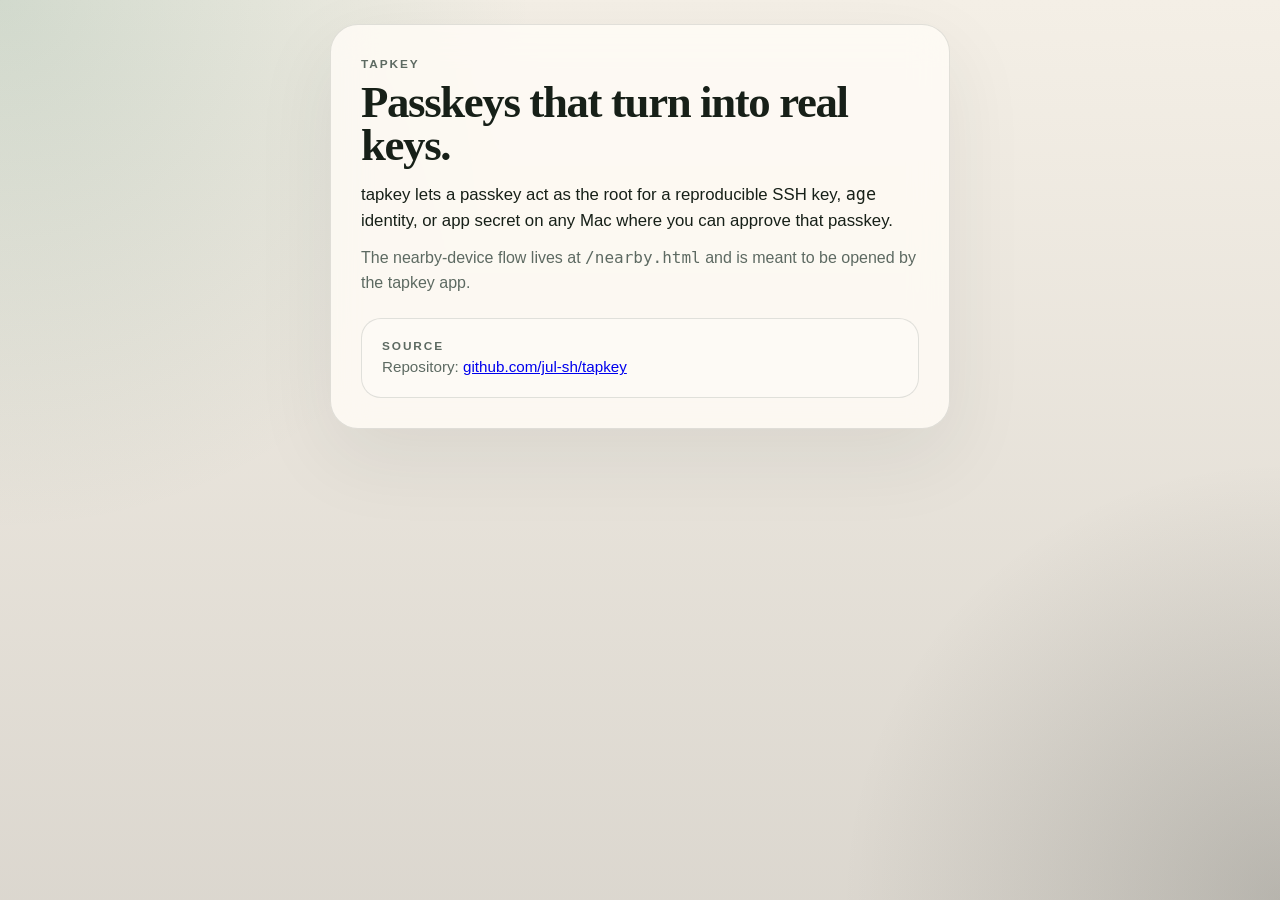
==== index.html @ c5109eeb "Deploy tapkey site on GitHub Pages" ====
<!doctype html>
<html lang="en">
<head>
  <meta charset="utf-8">
  <meta name="viewport" content="width=device-width, initial-scale=1">
  <meta http-equiv="Content-Security-Policy" content="default-src 'none'; style-src 'self'; base-uri 'none'; form-action 'none'; frame-ancestors 'none'">
  <title>tapkey</title>
  <link rel="stylesheet" href="./nearby.css">
</head>
<body>
  <main class="shell">
    <p class="eyebrow">tapkey</p>
    <h1>Passkeys that turn into real keys.</h1>
    <p class="summary">tapkey lets a passkey act as the root for a reproducible SSH key, <code>age</code> identity, or app secret on any Mac where you can approve that passkey.</p>
    <p class="details">The nearby-device flow lives at <code>/nearby.html</code> and is meant to be opened by the tapkey app.</p>
    <section class="panel" aria-labelledby="source-title">
      <div class="panel-header">
        <p class="panel-label" id="source-title">Source</p>
      </div>
      <p class="panel-note">Repository: <a href="https://github.com/jul-sh/tapkey">github.com/jul-sh/tapkey</a></p>
    </section>
  </main>
</body>
</html>
---- nearby.css ----
:root {
  color-scheme: light dark;
  --bg: #f4efe6;
  --bg-shadow: rgba(43, 52, 46, 0.08);
  --fg: #172018;
  --muted: #5d6a62;
  --panel: rgba(255, 252, 246, 0.84);
  --line: rgba(23, 32, 24, 0.12);
  --accent: #1f6a4b;
  --accent-strong: #144733;
  --accent-fg: #f5f7f2;
  --callout: rgba(31, 106, 75, 0.09);
}

@media (prefers-color-scheme: dark) {
  :root {
    --bg: #121714;
    --bg-shadow: rgba(0, 0, 0, 0.3);
    --fg: #edf3ec;
    --muted: #a9b6ae;
    --panel: rgba(22, 28, 24, 0.88);
    --line: rgba(237, 243, 236, 0.1);
    --accent: #77d0a2;
    --accent-strong: #4fb884;
    --accent-fg: #0d1611;
    --callout: rgba(119, 208, 162, 0.11);
  }
}

* {
  box-sizing: border-box;
}

html,
body {
  min-height: 100%;
}

body {
  margin: 0;
  font: 16px/1.55 ui-sans-serif, -apple-system, BlinkMacSystemFont, "SF Pro Text", sans-serif;
  color: var(--fg);
  background:
    radial-gradient(circle at top left, rgba(31, 106, 75, 0.16), transparent 34%),
    radial-gradient(circle at bottom right, rgba(18, 23, 20, 0.18), transparent 28%),
    linear-gradient(180deg, var(--bg), color-mix(in srgb, var(--bg) 90%, #000 10%));
  display: grid;
  place-items: center;
  padding: 24px;
}

.shell {
  width: min(100%, 620px);
  padding: 30px;
  border-radius: 28px;
  border: 1px solid var(--line);
  background: var(--panel);
  box-shadow: 0 28px 80px var(--bg-shadow);
  backdrop-filter: blur(18px);
  animation: rise 220ms ease-out;
}

.eyebrow,
.panel-label {
  margin: 0;
  text-transform: uppercase;
  letter-spacing: 0.16em;
  font-size: 0.74rem;
  font-weight: 700;
  color: var(--muted);
}

h1 {
  margin: 8px 0 14px;
  font: 700 clamp(2rem, 4vw, 2.8rem)/0.96 ui-serif, "Iowan Old Style", "Palatino Linotype", Georgia, serif;
  letter-spacing: -0.03em;
}

.summary,
.details,
.status,
.hint,
.panel-note {
  margin: 0;
}

.summary {
  font-size: 1.05rem;
  max-width: 34rem;
}

.details {
  margin-top: 12px;
  color: var(--muted);
}

.panel {
  margin-top: 22px;
  padding: 18px 18px 18px 20px;
  border-radius: 20px;
  border: 1px solid var(--line);
  background: rgba(255, 255, 255, 0.26);
}

.panel-header {
  display: flex;
  gap: 14px;
  justify-content: space-between;
  align-items: baseline;
  flex-wrap: wrap;
}

.panel-note {
  color: var(--muted);
  font-size: 0.95rem;
}

.steps {
  margin: 14px 0 0;
  padding-left: 20px;
}

.steps li + li {
  margin-top: 8px;
}

.callout {
  margin-top: 16px;
  padding: 14px 16px;
  border-radius: 18px;
  border: 1px solid var(--line);
  background: var(--callout);
}

.action {
  appearance: none;
  margin-top: 24px;
  border: 0;
  border-radius: 999px;
  padding: 14px 20px;
  font: inherit;
  font-weight: 700;
  background: linear-gradient(180deg, var(--accent), var(--accent-strong));
  color: var(--accent-fg);
  cursor: pointer;
  min-width: 16rem;
  transition: transform 120ms ease, opacity 120ms ease, box-shadow 120ms ease;
  box-shadow: 0 16px 28px rgba(20, 71, 51, 0.18);
}

.action:hover:enabled {
  transform: translateY(-1px);
}

.action:disabled {
  opacity: 0.56;
  cursor: not-allowed;
  transform: none;
  box-shadow: none;
}

.status {
  margin-top: 16px;
  min-height: 1.6em;
  color: var(--muted);
}

.hint {
  margin-top: 10px;
  color: var(--muted);
  font-size: 0.95rem;
}

@media (max-width: 640px) {
  body {
    padding: 16px;
  }

  .shell {
    padding: 24px 20px;
    border-radius: 24px;
  }

  .action {
    width: 100%;
    min-width: 0;
  }
}

@keyframes rise {
  from {
    opacity: 0;
    transform: translateY(8px);
  }

  to {
    opacity: 1;
    transform: translateY(0);
  }
}
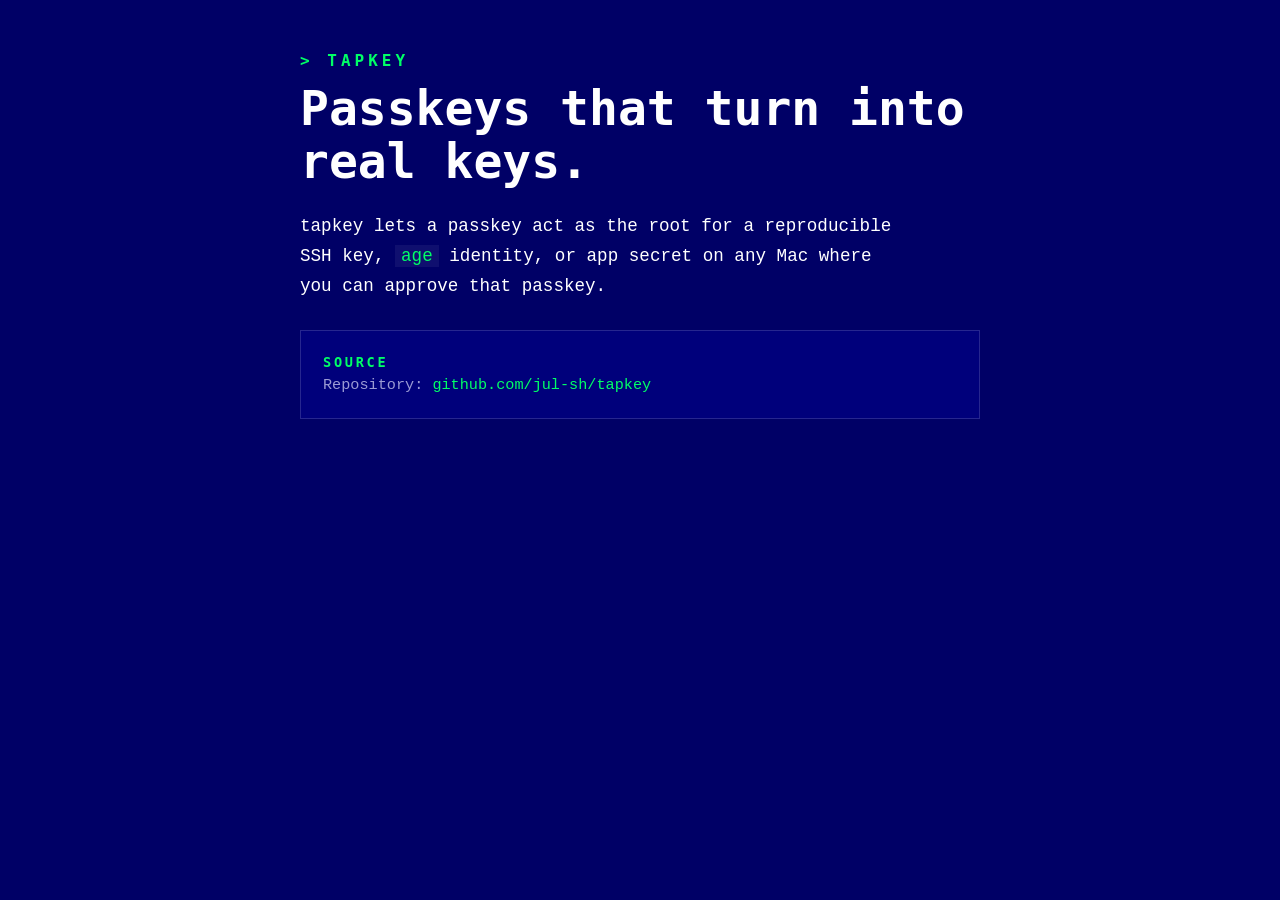
==== commit 487344e6: "Redesign site with brutalist BSOD aesthetic - Deep blue background, Pixelify Sans display font, Iose" ====
--- a/index.html
+++ b/index.html
@@ -3,8 +3,11 @@
 <head>
   <meta charset="utf-8">
   <meta name="viewport" content="width=device-width, initial-scale=1">
-  <meta http-equiv="Content-Security-Policy" content="default-src 'none'; style-src 'self'; base-uri 'none'; form-action 'none'; frame-ancestors 'none'">
+  <meta http-equiv="Content-Security-Policy" content="default-src 'none'; style-src 'self' https://fonts.googleapis.com; font-src https://fonts.gstatic.com; base-uri 'none'; form-action 'none'; frame-ancestors 'none'">
   <title>tapkey</title>
+  <link rel="preconnect" href="https://fonts.googleapis.com">
+  <link rel="preconnect" href="https://fonts.gstatic.com" crossorigin>
+  <link href="https://fonts.googleapis.com/css2?family=Iosevka+Charon&family=Pixelify+Sans:wght@400..700&display=swap" rel="stylesheet">
   <link rel="stylesheet" href="./nearby.css">
 </head>
 <body>
@@ -12,7 +15,6 @@
     <p class="eyebrow">tapkey</p>
     <h1>Passkeys that turn into real keys.</h1>
     <p class="summary">tapkey lets a passkey act as the root for a reproducible SSH key, <code>age</code> identity, or app secret on any Mac where you can approve that passkey.</p>
-    <p class="details">The nearby-device flow lives at <code>/nearby.html</code> and is meant to be opened by the tapkey app.</p>
     <section class="panel" aria-labelledby="source-title">
       <div class="panel-header">
         <p class="panel-label" id="source-title">Source</p>
--- a/nearby.css
+++ b/nearby.css
@@ -1,80 +1,73 @@
+/* ─── tapkey — BSOD brutalist ─── */
+
 :root {
-  color-scheme: light dark;
-  --bg: #f4efe6;
-  --bg-shadow: rgba(43, 52, 46, 0.08);
-  --fg: #172018;
-  --muted: #5d6a62;
-  --panel: rgba(255, 252, 246, 0.84);
-  --line: rgba(23, 32, 24, 0.12);
-  --accent: #1f6a4b;
-  --accent-strong: #144733;
-  --accent-fg: #f5f7f2;
-  --callout: rgba(31, 106, 75, 0.09);
-}
-
-@media (prefers-color-scheme: dark) {
-  :root {
-    --bg: #121714;
-    --bg-shadow: rgba(0, 0, 0, 0.3);
-    --fg: #edf3ec;
-    --muted: #a9b6ae;
-    --panel: rgba(22, 28, 24, 0.88);
-    --line: rgba(237, 243, 236, 0.1);
-    --accent: #77d0a2;
-    --accent-strong: #4fb884;
-    --accent-fg: #0d1611;
-    --callout: rgba(119, 208, 162, 0.11);
-  }
+  color-scheme: dark;
+  --bg: hsl(240, 100%, 20%);
+  --fg: #fff;
+  --muted: hsl(240, 40%, 72%);
+  --panel-bg: hsla(240, 100%, 28%, 0.5);
+  --line: hsla(0, 0%, 100%, 0.15);
+  --accent: #00ff66;
+  --accent-fg: hsl(240, 100%, 14%);
+  --error: #ff4444;
+  --callout-bg: hsla(240, 100%, 32%, 0.4);
+  --display: "Pixelify Sans", monospace;
+  --body: "Iosevka Charon", "SF Mono", "Fira Code", "Courier New", monospace;
 }
 
 * {
   box-sizing: border-box;
-}
-
-html,
+  margin: 0;
+  padding: 0;
+}
+
+html, body {
+  min-height: 100%;
+}
+
 body {
-  min-height: 100%;
-}
-
-body {
-  margin: 0;
-  font: 16px/1.55 ui-sans-serif, -apple-system, BlinkMacSystemFont, "SF Pro Text", sans-serif;
+  font: 18px/1.65 var(--body);
   color: var(--fg);
-  background:
-    radial-gradient(circle at top left, rgba(31, 106, 75, 0.16), transparent 34%),
-    radial-gradient(circle at bottom right, rgba(18, 23, 20, 0.18), transparent 28%),
-    linear-gradient(180deg, var(--bg), color-mix(in srgb, var(--bg) 90%, #000 10%));
+  background: var(--bg);
   display: grid;
   place-items: center;
-  padding: 24px;
-}
+  padding: 48px 24px;
+}
+
+/* ─── shell ─── */
 
 .shell {
-  width: min(100%, 620px);
-  padding: 30px;
-  border-radius: 28px;
-  border: 1px solid var(--line);
-  background: var(--panel);
-  box-shadow: 0 28px 80px var(--bg-shadow);
-  backdrop-filter: blur(18px);
-  animation: rise 220ms ease-out;
-}
-
-.eyebrow,
-.panel-label {
-  margin: 0;
+  width: min(100%, 680px);
+  padding: 0;
+  border: none;
+  background: none;
+}
+
+/* ─── eyebrow / label ─── */
+
+.eyebrow {
+  font-family: var(--display);
   text-transform: uppercase;
-  letter-spacing: 0.16em;
-  font-size: 0.74rem;
-  font-weight: 700;
-  color: var(--muted);
-}
+  letter-spacing: 0.25em;
+  font-size: 1rem;
+  font-weight: 700;
+  color: var(--accent);
+  margin-bottom: 8px;
+}
+
+.eyebrow::before {
+  content: "> ";
+}
+
+/* ─── headings ─── */
 
 h1 {
-  margin: 8px 0 14px;
-  font: 700 clamp(2rem, 4vw, 2.8rem)/0.96 ui-serif, "Iowan Old Style", "Palatino Linotype", Georgia, serif;
-  letter-spacing: -0.03em;
-}
+  font: 700 clamp(2rem, 5vw, 3rem)/1.1 var(--display);
+  color: var(--fg);
+  margin: 8px 0 24px;
+}
+
+/* ─── text blocks ─── */
 
 .summary,
 .details,
@@ -85,26 +78,59 @@
 }
 
 .summary {
-  font-size: 1.05rem;
-  max-width: 34rem;
+  font-size: 1.1rem;
+  max-width: 38rem;
+  line-height: 1.7;
 }
 
 .details {
-  margin-top: 12px;
-  color: var(--muted);
-}
+  margin-top: 14px;
+  color: var(--muted);
+  font-size: 0.95rem;
+}
+
+/* ─── inline code ─── */
+
+code {
+  font: inherit;
+  color: var(--accent);
+  background: hsla(0, 0%, 100%, 0.06);
+  padding: 1px 6px;
+}
+
+/* ─── links ─── */
+
+a {
+  color: var(--accent);
+  text-decoration: none;
+}
+
+a:hover {
+  text-decoration: underline;
+}
+
+/* ─── panel ─── */
 
 .panel {
-  margin-top: 22px;
-  padding: 18px 18px 18px 20px;
-  border-radius: 20px;
+  margin-top: 28px;
+  padding: 20px 22px;
   border: 1px solid var(--line);
-  background: rgba(255, 255, 255, 0.26);
+  background: var(--panel-bg);
+}
+
+.panel-label {
+  font-family: var(--display);
+  text-transform: uppercase;
+  letter-spacing: 0.2em;
+  font-size: 0.85rem;
+  font-weight: 700;
+  color: var(--accent);
+  margin: 0;
 }
 
 .panel-header {
   display: flex;
-  gap: 14px;
+  gap: 16px;
   justify-content: space-between;
   align-items: baseline;
   flex-wrap: wrap;
@@ -115,70 +141,95 @@
   font-size: 0.95rem;
 }
 
+/* ─── steps ─── */
+
 .steps {
-  margin: 14px 0 0;
-  padding-left: 20px;
+  margin: 16px 0 0;
+  padding-left: 22px;
+  font-size: 1rem;
 }
 
 .steps li + li {
-  margin-top: 8px;
-}
+  margin-top: 10px;
+}
+
+.steps li::marker {
+  color: var(--accent);
+  font-weight: 700;
+}
+
+/* ─── callout ─── */
 
 .callout {
-  margin-top: 16px;
-  padding: 14px 16px;
-  border-radius: 18px;
+  margin-top: 20px;
+  padding: 16px 20px;
   border: 1px solid var(--line);
-  background: var(--callout);
-}
+  border-left: 3px solid var(--accent);
+  background: var(--callout-bg);
+  font-size: 0.95rem;
+  color: var(--muted);
+}
+
+/* ─── action button ─── */
 
 .action {
   appearance: none;
-  margin-top: 24px;
-  border: 0;
-  border-radius: 999px;
-  padding: 14px 20px;
-  font: inherit;
-  font-weight: 700;
-  background: linear-gradient(180deg, var(--accent), var(--accent-strong));
-  color: var(--accent-fg);
+  display: inline-block;
+  margin-top: 28px;
+  border: 2px solid var(--accent);
+  padding: 14px 28px;
+  font-family: var(--display);
+  font-weight: 700;
+  font-size: 1.1rem;
+  text-transform: uppercase;
+  letter-spacing: 0.1em;
+  background: transparent;
+  color: var(--accent);
   cursor: pointer;
   min-width: 16rem;
-  transition: transform 120ms ease, opacity 120ms ease, box-shadow 120ms ease;
-  box-shadow: 0 16px 28px rgba(20, 71, 51, 0.18);
+  transition: background 60ms, color 60ms;
 }
 
 .action:hover:enabled {
-  transform: translateY(-1px);
+  background: var(--accent);
+  color: var(--accent-fg);
+}
+
+.action:active:enabled {
+  background: #00cc52;
+  color: var(--accent-fg);
 }
 
 .action:disabled {
-  opacity: 0.56;
+  opacity: 0.35;
   cursor: not-allowed;
-  transform: none;
-  box-shadow: none;
-}
+  border-color: var(--muted);
+  color: var(--muted);
+}
+
+/* ─── status / hint ─── */
 
 .status {
-  margin-top: 16px;
+  margin-top: 20px;
   min-height: 1.6em;
-  color: var(--muted);
+  font-family: var(--display);
+  font-size: 1.2rem;
+  font-weight: 700;
+  color: var(--muted);
+  line-height: 1.4;
 }
 
 .hint {
-  margin-top: 10px;
-  color: var(--muted);
-  font-size: 0.95rem;
-}
+  margin-top: 12px;
+  color: var(--muted);
+  font-size: 0.95rem;
+}
+
+/* ─── responsive ─── */
 
 @media (max-width: 640px) {
   body {
-    padding: 16px;
-  }
-
-  .shell {
-    padding: 24px 20px;
-    border-radius: 24px;
+    padding: 32px 16px;
   }
 
   .action {
@@ -186,15 +237,3 @@
     min-width: 0;
   }
 }
-
-@keyframes rise {
-  from {
-    opacity: 0;
-    transform: translateY(8px);
-  }
-
-  to {
-    opacity: 1;
-    transform: translateY(0);
-  }
-}
